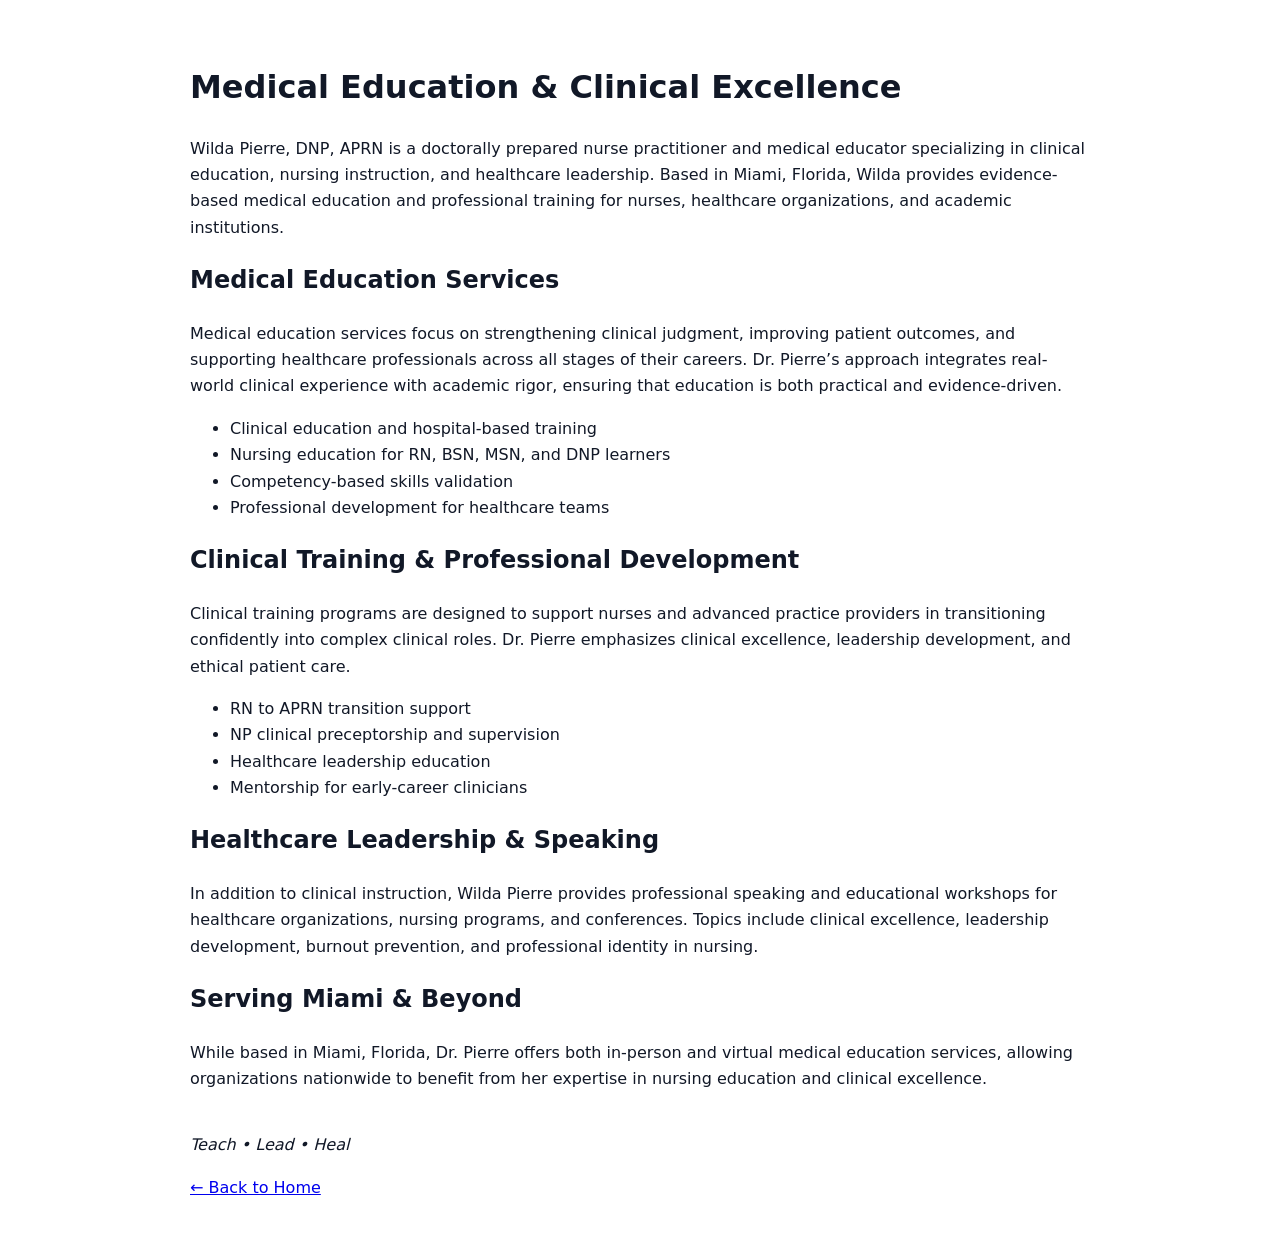
==== medical-education.html @ 4d849054 "Add medical education SEO page" ====
<!doctype html>
<html lang="en">
<head>
  <meta charset="utf-8">
  <title>Medical Education & Clinical Training | Wilda Pierre, DNP, APRN</title>

  <meta name="description" content="Medical education and clinical training services by Wilda Pierre, DNP, APRN. Specializing in nursing education, healthcare leadership, clinical excellence, and professional development in Miami, Florida.">

  <!-- Open Graph -->
  <meta property="og:title" content="Medical Education & Clinical Training | Wilda Pierre, DNP, APRN">
  <meta property="og:description" content="Doctorally prepared nurse practitioner providing medical education, clinical training, and professional development for nurses and healthcare organizations.">
  <meta property="og:type" content="website">
  <meta property="og:url" content="https://wildapierrednp.com/medical-education.html">
  <meta property="og:image" content="https://wildapierrednp.com/images/wplogodnparnp.png">

  <meta name="viewport" content="width=device-width, initial-scale=1">
</head>

<body style="font-family: system-ui, -apple-system, Segoe UI, Roboto, Helvetica, Arial; line-height:1.65; padding:40px; max-width:900px; margin:auto; color:#111827;">

  <h1>Medical Education & Clinical Excellence</h1>

  <p>
    Wilda Pierre, DNP, APRN is a doctorally prepared nurse practitioner and medical educator specializing in
    clinical education, nursing instruction, and healthcare leadership. Based in Miami, Florida, Wilda provides
    evidence-based medical education and professional training for nurses, healthcare organizations, and academic institutions.
  </p>

  <h2>Medical Education Services</h2>

  <p>
    Medical education services focus on strengthening clinical judgment, improving patient outcomes,
    and supporting healthcare professionals across all stages of their careers. Dr. Pierre’s approach
    integrates real-world clinical experience with academic rigor, ensuring that education is both
    practical and evidence-driven.
  </p>

  <ul>
    <li>Clinical education and hospital-based training</li>
    <li>Nursing education for RN, BSN, MSN, and DNP learners</li>
    <li>Competency-based skills validation</li>
    <li>Professional development for healthcare teams</li>
  </ul>

  <h2>Clinical Training & Professional Development</h2>

  <p>
    Clinical training programs are designed to support nurses and advanced practice providers
    in transitioning confidently into complex clinical roles. Dr. Pierre emphasizes clinical
    excellence, leadership development, and ethical patient care.
  </p>

  <ul>
    <li>RN to APRN transition support</li>
    <li>NP clinical preceptorship and supervision</li>
    <li>Healthcare leadership education</li>
    <li>Mentorship for early-career clinicians</li>
  </ul>

  <h2>Healthcare Leadership & Speaking</h2>

  <p>
    In addition to clinical instruction, Wilda Pierre provides professional speaking and educational
    workshops for healthcare organizations, nursing programs, and conferences. Topics include
    clinical excellence, leadership development, burnout prevention, and professional identity in nursing.
  </p>

  <h2>Serving Miami & Beyond</h2>

  <p>
    While based in Miami, Florida, Dr. Pierre offers both in-person and virtual medical education services,
    allowing organizations nationwide to benefit from her expertise in nursing education and clinical excellence.
  </p>

  <p style="margin-top:40px; font-style:italic;">
    Teach • Lead • Heal
  </p>

  <p>
    <a href="index.html">← Back to Home</a>
  </p>

</body>
</html>
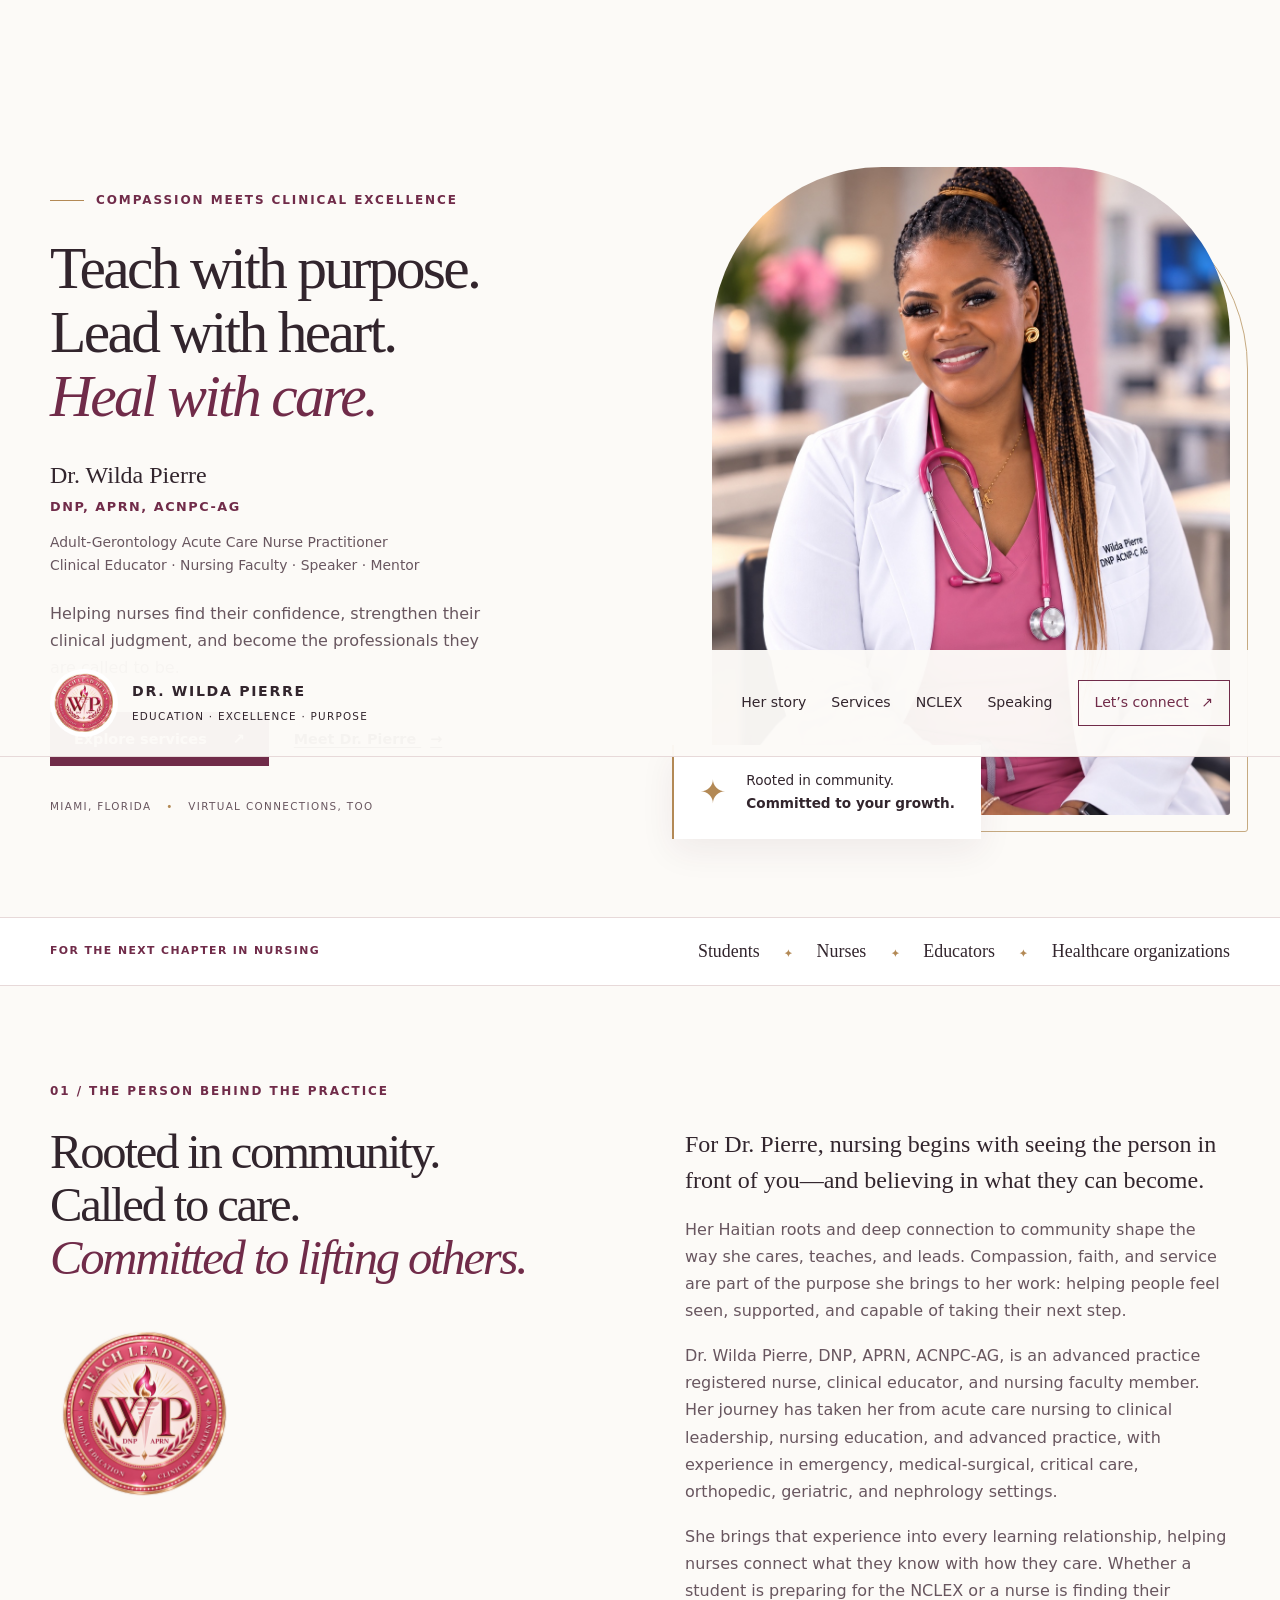
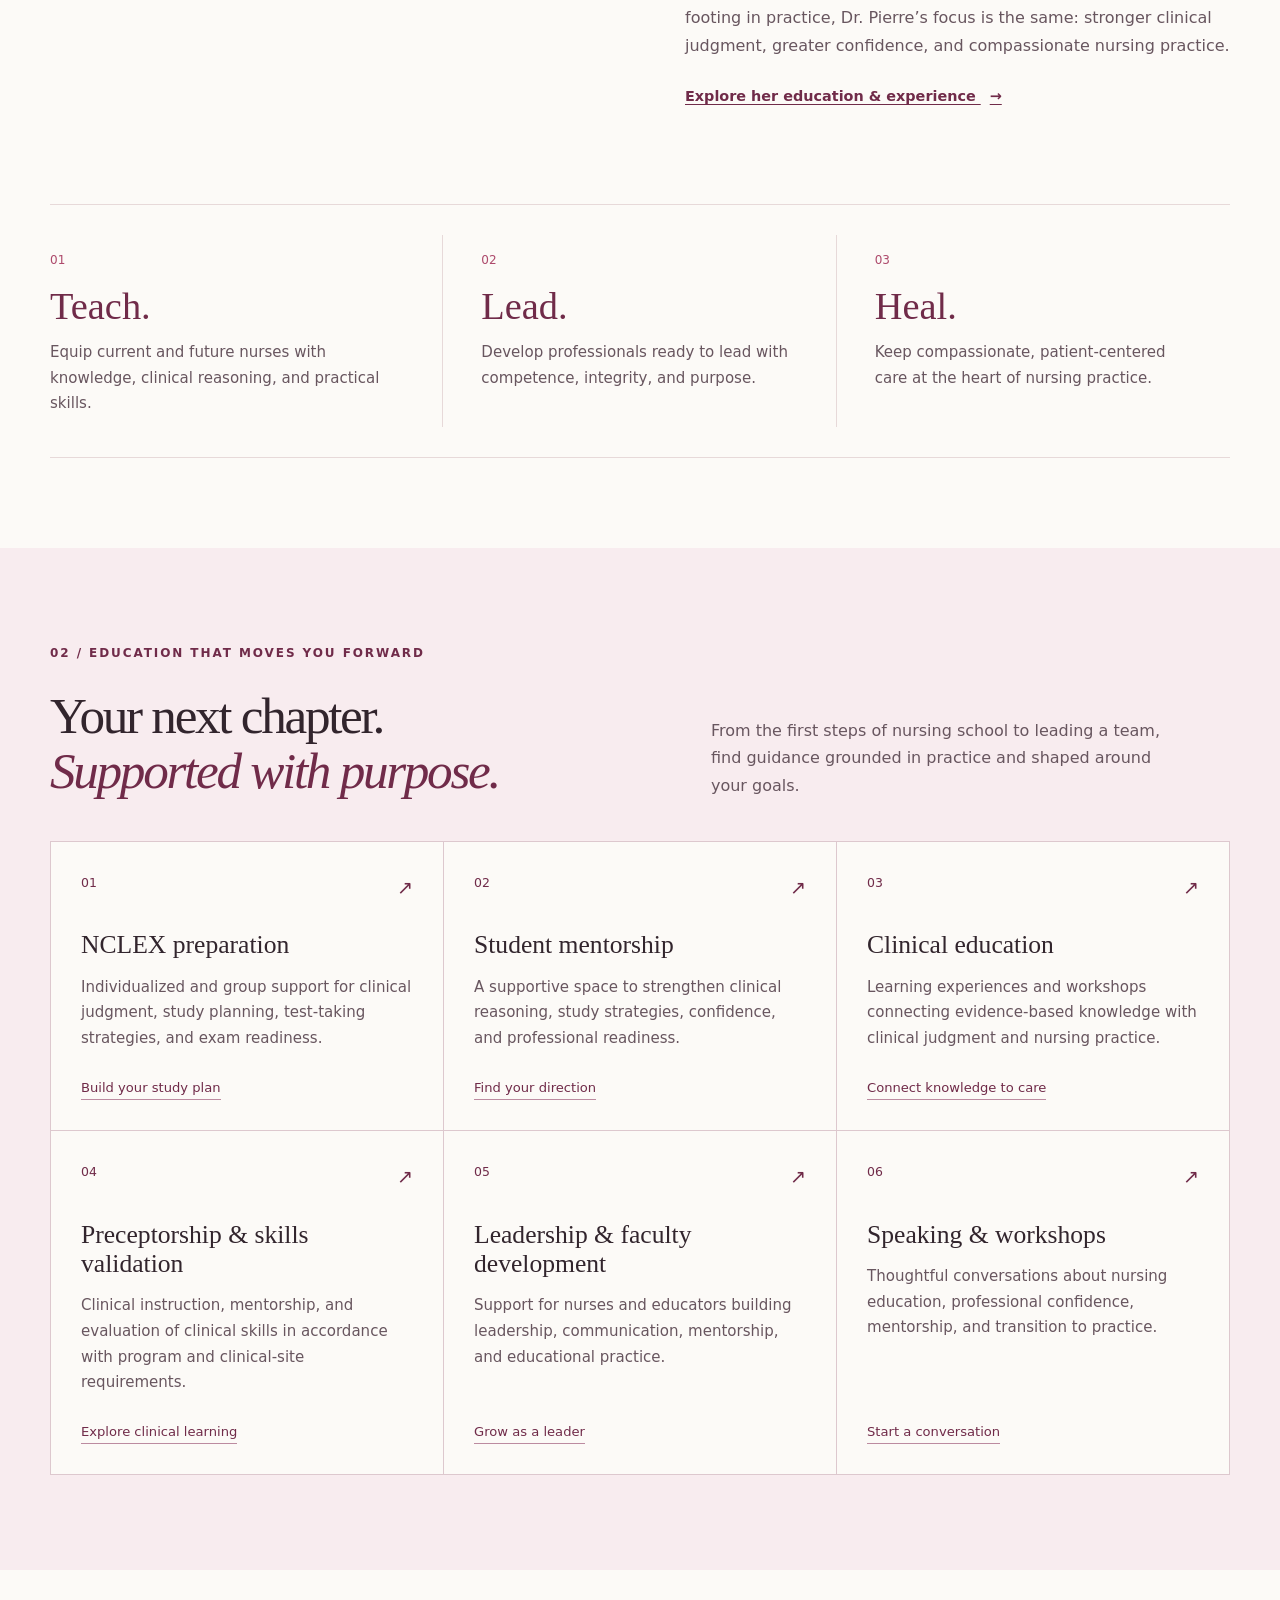
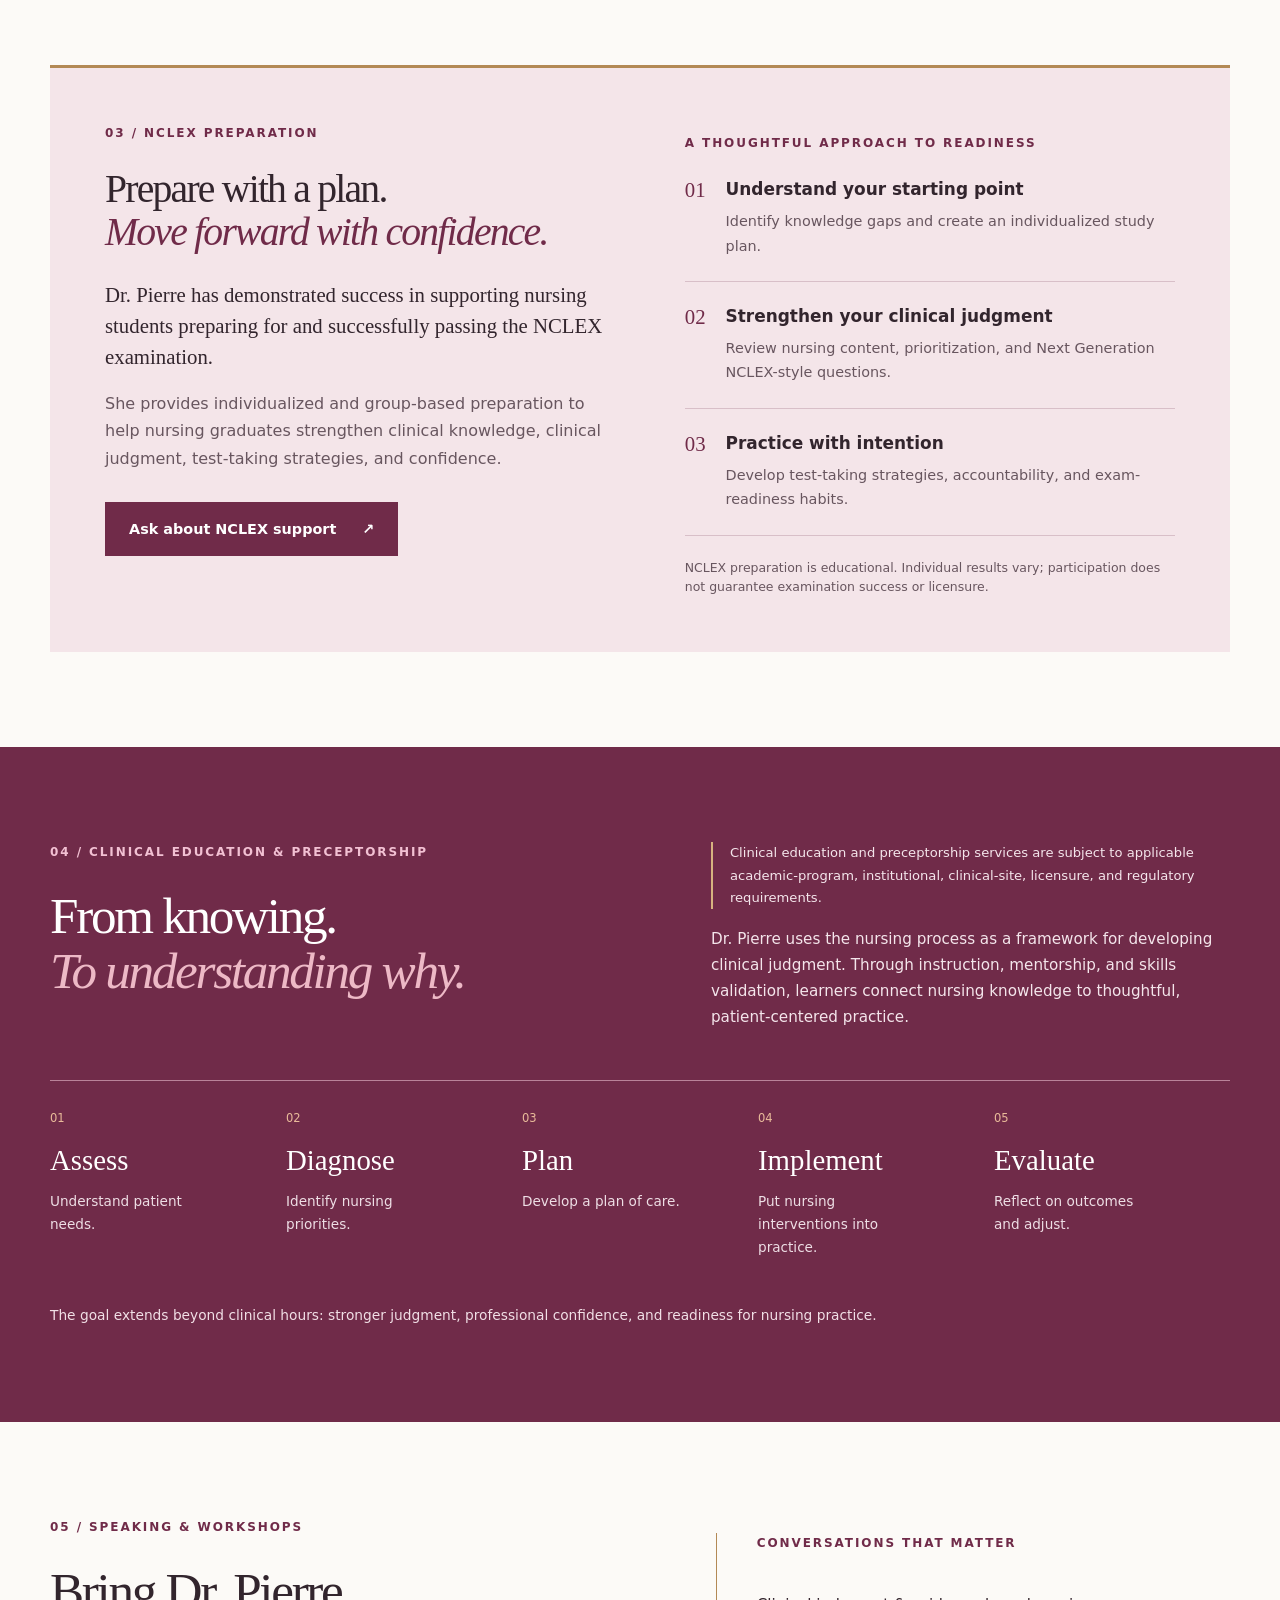
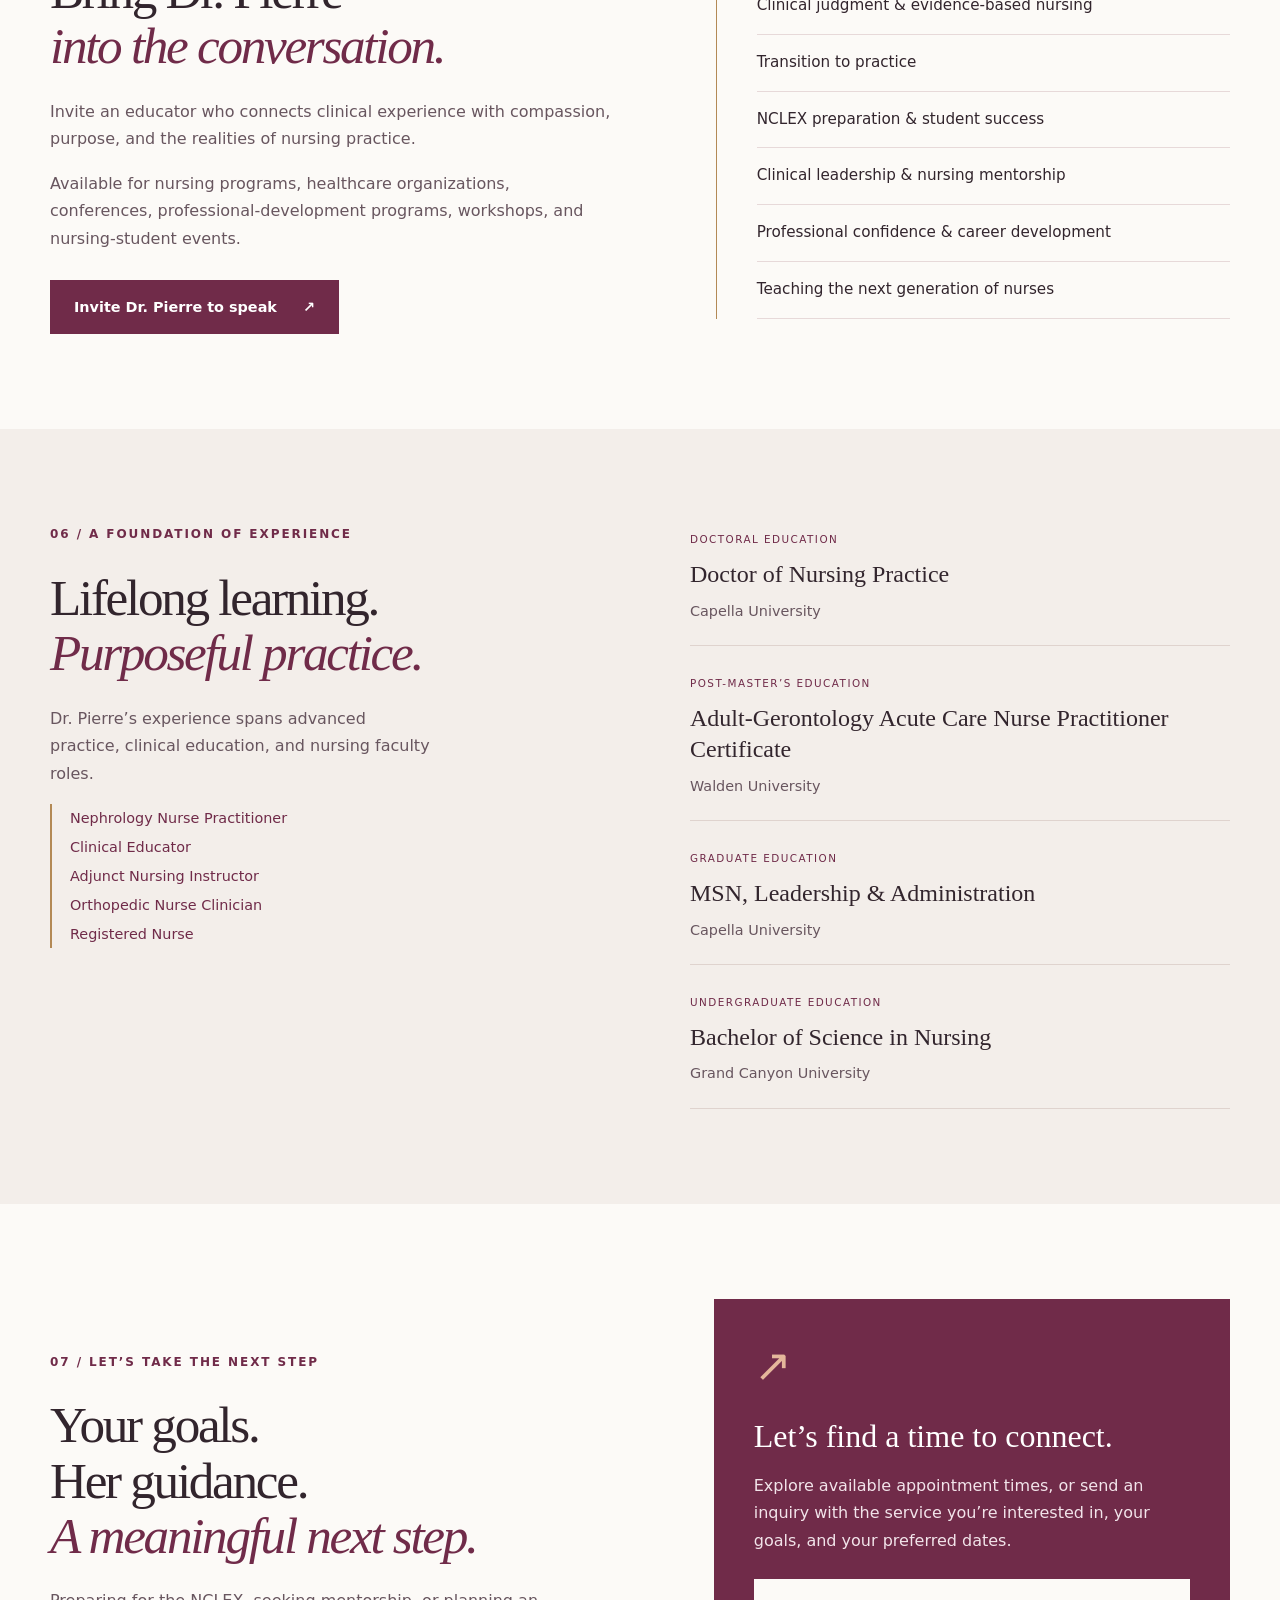
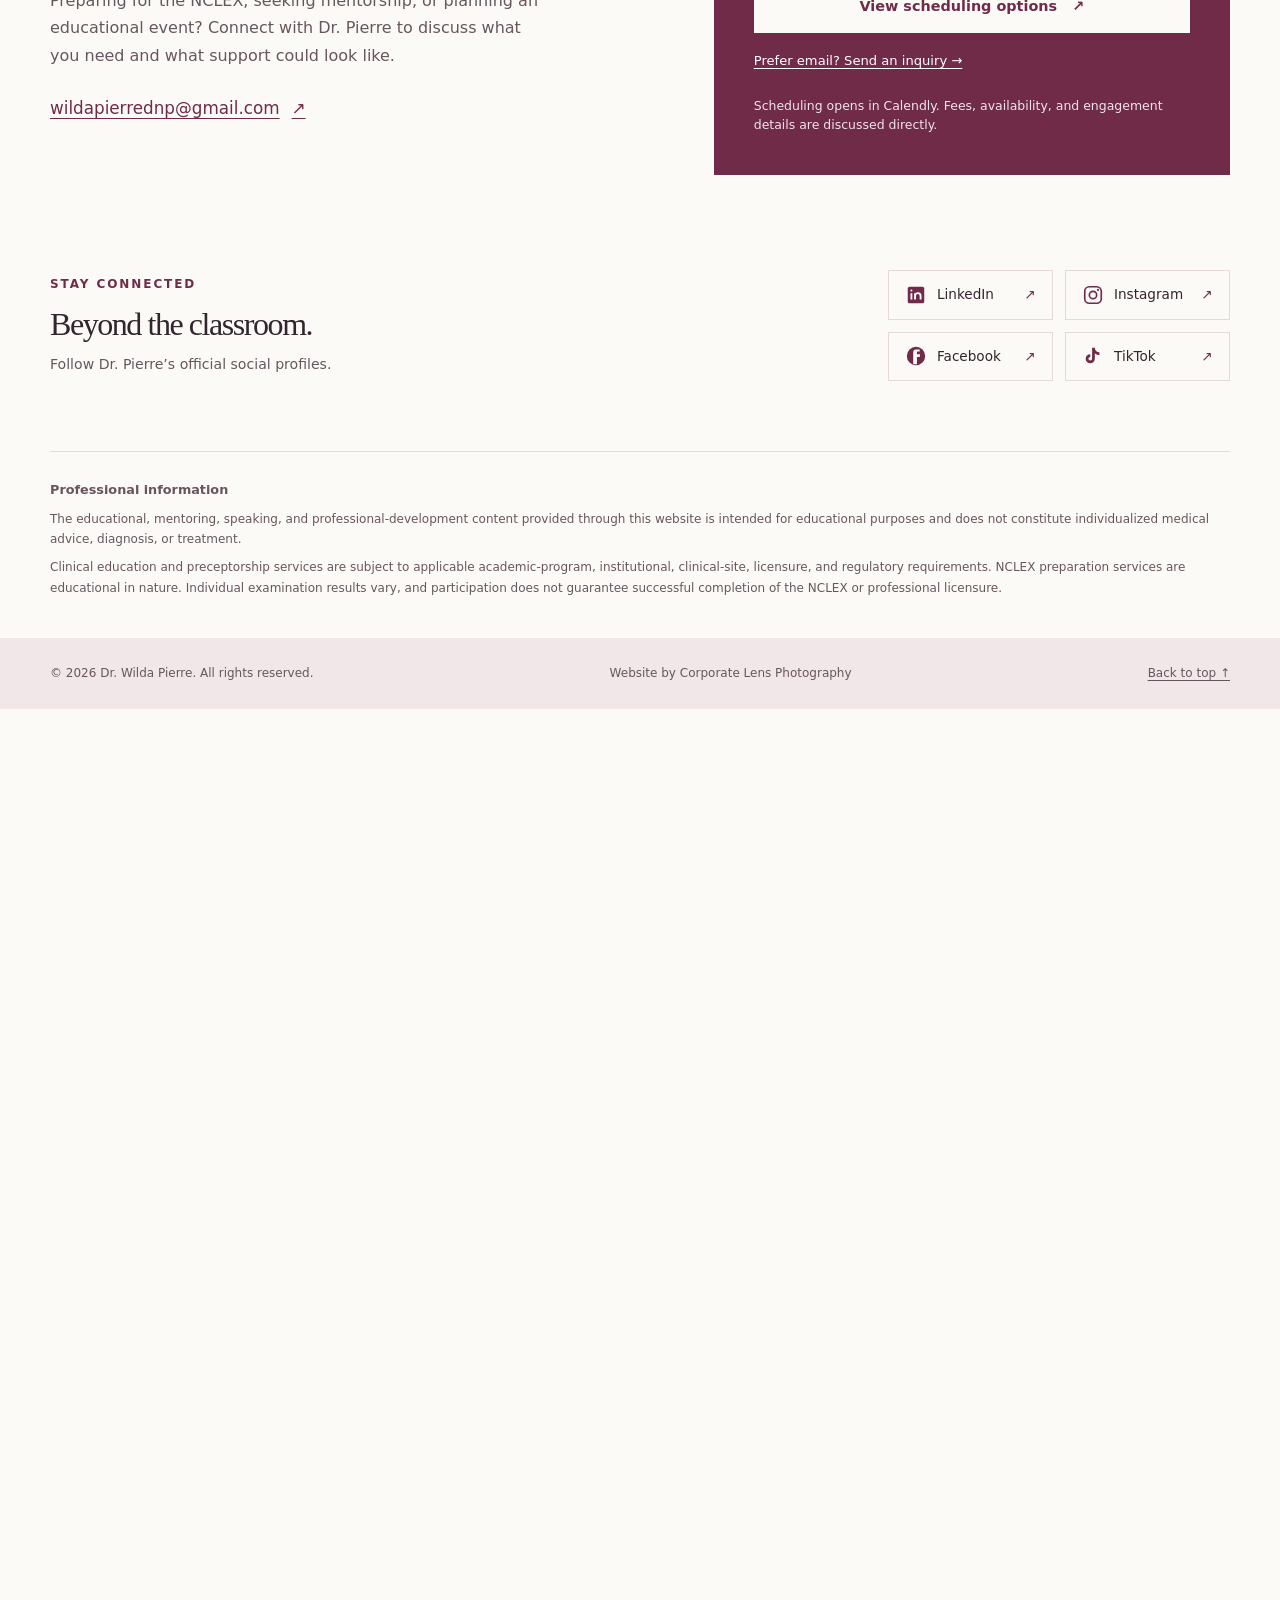
==== commit d9474669: "Redesign Dr. Pierre website with reviewed content and updated branding" ====
--- a/medical-education.html
+++ b/medical-education.html
@@ -1,84 +1,2 @@
 <!doctype html>
-<html lang="en">
-<head>
-  <meta charset="utf-8">
-  <title>Medical Education & Clinical Training | Wilda Pierre, DNP, APRN</title>
-
-  <meta name="description" content="Medical education and clinical training services by Wilda Pierre, DNP, APRN. Specializing in nursing education, healthcare leadership, clinical excellence, and professional development in Miami, Florida.">
-
-  <!-- Open Graph -->
-  <meta property="og:title" content="Medical Education & Clinical Training | Wilda Pierre, DNP, APRN">
-  <meta property="og:description" content="Doctorally prepared nurse practitioner providing medical education, clinical training, and professional development for nurses and healthcare organizations.">
-  <meta property="og:type" content="website">
-  <meta property="og:url" content="https://wildapierrednp.com/medical-education.html">
-  <meta property="og:image" content="https://wildapierrednp.com/images/wplogodnparnp.png">
-
-  <meta name="viewport" content="width=device-width, initial-scale=1">
-</head>
-
-<body style="font-family: system-ui, -apple-system, Segoe UI, Roboto, Helvetica, Arial; line-height:1.65; padding:40px; max-width:900px; margin:auto; color:#111827;">
-
-  <h1>Medical Education & Clinical Excellence</h1>
-
-  <p>
-    Wilda Pierre, DNP, APRN is a doctorally prepared nurse practitioner and medical educator specializing in
-    clinical education, nursing instruction, and healthcare leadership. Based in Miami, Florida, Wilda provides
-    evidence-based medical education and professional training for nurses, healthcare organizations, and academic institutions.
-  </p>
-
-  <h2>Medical Education Services</h2>
-
-  <p>
-    Medical education services focus on strengthening clinical judgment, improving patient outcomes,
-    and supporting healthcare professionals across all stages of their careers. Dr. Pierre’s approach
-    integrates real-world clinical experience with academic rigor, ensuring that education is both
-    practical and evidence-driven.
-  </p>
-
-  <ul>
-    <li>Clinical education and hospital-based training</li>
-    <li>Nursing education for RN, BSN, MSN, and DNP learners</li>
-    <li>Competency-based skills validation</li>
-    <li>Professional development for healthcare teams</li>
-  </ul>
-
-  <h2>Clinical Training & Professional Development</h2>
-
-  <p>
-    Clinical training programs are designed to support nurses and advanced practice providers
-    in transitioning confidently into complex clinical roles. Dr. Pierre emphasizes clinical
-    excellence, leadership development, and ethical patient care.
-  </p>
-
-  <ul>
-    <li>RN to APRN transition support</li>
-    <li>NP clinical preceptorship and supervision</li>
-    <li>Healthcare leadership education</li>
-    <li>Mentorship for early-career clinicians</li>
-  </ul>
-
-  <h2>Healthcare Leadership & Speaking</h2>
-
-  <p>
-    In addition to clinical instruction, Wilda Pierre provides professional speaking and educational
-    workshops for healthcare organizations, nursing programs, and conferences. Topics include
-    clinical excellence, leadership development, burnout prevention, and professional identity in nursing.
-  </p>
-
-  <h2>Serving Miami & Beyond</h2>
-
-  <p>
-    While based in Miami, Florida, Dr. Pierre offers both in-person and virtual medical education services,
-    allowing organizations nationwide to benefit from her expertise in nursing education and clinical excellence.
-  </p>
-
-  <p style="margin-top:40px; font-style:italic;">
-    Teach • Lead • Heal
-  </p>
-
-  <p>
-    <a href="index.html">← Back to Home</a>
-  </p>
-
-</body>
-</html>+<html lang="en"><head><meta charset="utf-8"><meta name="viewport" content="width=device-width, initial-scale=1"><title>Clinical Education | Dr. Wilda Pierre</title><meta name="description" content="Explore Dr. Wilda Pierre’s clinical education, preceptorship and skills validation services."><link rel="canonical" href="https://wildapierrednp.com/"><meta http-equiv="refresh" content="0; url=/#clinical"><link rel="stylesheet" href="styles.css"></head><body><main class="container section"><p class="eyebrow">DR. WILDA PIERRE</p><h1>Clinical education<br>& preceptorship</h1><p>Our clinical education information is now part of Dr. Pierre’s updated website.</p><p><a class="button" href="/#clinical">Explore clinical education →</a></p></main></body></html>
--- a/styles.css
+++ b/styles.css
@@ -0,0 +1,10 @@
+:root{--ivory:#fcfaf7;--white:#fff;--blush:#f8ecef;--rose:#ad496b;--berry:#702b49;--ink:#32252d;--muted:#68565f;--gold:#b38955;--line:#e7d9d9;--serif:Georgia,'Times New Roman',serif;--sans:ui-sans-serif,system-ui,-apple-system,BlinkMacSystemFont,'Segoe UI',sans-serif}
+*{box-sizing:border-box}html{scroll-behavior:smooth;scroll-padding-top:112px}body{margin:0;background:var(--ivory);color:var(--ink);font:1rem/1.7 var(--sans)}a{color:inherit;text-underline-offset:.22em}img{max-width:100%;display:block}button,a{-webkit-tap-highlight-color:transparent}button{font:inherit}a:focus-visible,button:focus-visible,summary:focus-visible{outline:3px solid var(--berry);outline-offset:5px}h1,h2,h3,p,figure{margin:0}h1,h2,h3{font-weight:400}h1,h2{font-family:var(--serif);letter-spacing:-.045em;line-height:1.08}h2{font-size:clamp(2.2rem,4vw,3.6rem)}h3{font-size:1.25rem;line-height:1.4}em{color:var(--berry);font-weight:400}p+p{margin-top:1.1rem}.container{width:min(1180px,calc(100% - 80px));margin-inline:auto}.skip-link{position:absolute;top:-100px;left:20px;background:var(--berry);color:white;padding:12px 20px;z-index:20}.skip-link:focus{top:12px}.site-header{position:sticky;top:0;z-index:10;background:rgba(252,250,247,.97);border-bottom:1px solid var(--line)}.header-inner{display:flex;align-items:center;justify-content:space-between;gap:24px;min-height:106px}.brand{display:flex;gap:14px;align-items:center;text-decoration:none;letter-spacing:.12em;font-size:.88rem;font-weight:650}.brand img{border-radius:50%;width:68px;height:68px}.brand small{display:block;font-size:.65rem;font-weight:500;letter-spacing:.12em;margin-top:4px}nav{display:flex;align-items:center;gap:25px;font-size:.88rem}nav a{text-decoration:none}nav a:hover{color:var(--berry)}.nav-cta{border:1px solid var(--berry);padding:10px 16px;color:var(--berry)}.nav-cta span{margin-left:8px}.menu-toggle{display:none}.hero{display:grid;grid-template-columns:1.1fr 1fr;align-items:center;gap:66px;padding-top:60px;padding-bottom:78px}.eyebrow{font-size:.75rem;font-weight:650;letter-spacing:.16em;color:var(--berry);display:flex;align-items:center;gap:12px;margin-bottom:25px}.gold-rule{display:inline-block;height:1px;width:34px;background:var(--gold);flex-shrink:0}h1{font-size:clamp(2.8rem,4.65vw,4.4rem)}.hero-name{font:1.5rem/1.4 var(--serif);margin-top:30px}.hero-name span{display:block;font:600 .8rem/1.6 var(--sans);letter-spacing:.12em;margin-top:5px;color:var(--berry)}.hero-role{font-size:.87rem;color:var(--muted);margin-top:13px}.hero-intro{max-width:450px;margin-top:22px;color:var(--muted)}.button-row{display:flex;align-items:center;flex-wrap:wrap;gap:25px;margin-top:30px}.button{display:inline-flex;align-items:center;justify-content:center;gap:26px;background:var(--berry);color:white;padding:14px 23px;text-decoration:none;font-size:.9rem;font-weight:600;border:1px solid var(--berry);transition:background .2s,transform .2s}.button:hover{background:#542139;transform:translateY(-2px)}.button.light{background:var(--ivory);border-color:var(--ivory);color:var(--berry)}.text-link{font-size:.9rem;font-weight:600}.text-link span{margin-left:9px}.location{font-size:.65rem;letter-spacing:.13em;color:var(--muted);margin-top:32px}.location span{color:var(--gold);padding:0 10px}.hero-visual{position:relative;padding:0 0 24px 12px}.hero-visual:before{content:'';position:absolute;inset:22px -18px 7px 30px;border:1px solid #c6aa81;border-radius:180px 180px 3px 3px;z-index:-1}.portrait{border-radius:170px 170px 3px 3px;overflow:hidden;background:var(--blush)}.portrait img{width:100%;height:auto;aspect-ratio:4/5;object-fit:cover}.portrait-note{position:absolute;bottom:0;left:-28px;background:var(--white);box-shadow:0 12px 35px #48233612;padding:20px 26px;display:flex;gap:20px;align-items:center;font-size:.85rem;border-left:2px solid var(--gold)}.portrait-note strong{font-weight:600}.note-star{font-size:2rem;color:var(--gold)}.site-footer{background:#f1e6e8}.footer-bottom{display:flex;justify-content:space-between;gap:25px;flex-wrap:wrap;padding-block:25px;font-size:.75rem;color:var(--muted)}.footer-bottom p+p{margin-top:0}
+@media(min-width:1600px){.hero{padding-top:85px;padding-bottom:100px}}
+@media(max-width:1050px){.container{width:calc(100% - 48px)}.hero{gap:35px}.brand small{display:none}nav{gap:16px}.brand{font-size:.75rem}.brand img{width:55px;height:55px}.hero-visual:before{right:-10px}.portrait-note{left:-10px;padding:15px 18px}.header-inner{min-height:90px}}
+@media(max-width:760px){html{scroll-padding-top:85px}.container{width:calc(100% - 40px)}.header-inner{min-height:82px;flex-wrap:wrap;gap:0}.brand{letter-spacing:.07em}.brand img{width:52px;height:52px}.menu-toggle:not([hidden]){display:flex;gap:10px;background:none;border:1px solid var(--line);padding:7px 12px;font-size:.85rem;color:var(--berry)}nav{width:100%;padding:0 0 20px;display:flex;flex-wrap:wrap;gap:16px}nav[data-collapsible="true"]{display:none}nav[data-collapsible="true"].open{display:flex}.hero{grid-template-columns:1fr;padding-top:38px;padding-bottom:56px;gap:38px}.hero-copy{max-width:560px}.eyebrow{font-size:.65rem;letter-spacing:.1em;margin-bottom:20px}h1{font-size:clamp(2.6rem,9vw,4rem)}.hero-name{margin-top:24px}.hero-visual{width:min(440px,100%);margin:auto;padding-left:0}.portrait{border-radius:150px 150px 3px 3px}.portrait-note{left:-3px}.hero-visual:before{right:-8px}.footer-bottom{gap:12px;display:block}.footer-bottom>*+*{margin-top:10px!important}.footer-bottom a{display:inline-block}}
+@media(prefers-reduced-motion:reduce){html{scroll-behavior:auto}*,*:before,*:after{transition:none!important;animation:none!important}}
+.audience-strip{border-block:1px solid var(--line);padding-block:23px;background:#fff}.audience-strip .container{display:flex;justify-content:space-between;align-items:center;gap:20px}.audience-strip span{font-size:.68rem;letter-spacing:.13em;color:var(--berry);font-weight:600}.audience-strip p{font:1.12rem var(--serif)}.audience-strip b{font-size:.65rem;color:var(--gold);padding-inline:20px}.section{padding-block:95px}.story{display:grid;grid-template-columns:1fr 1fr;gap:90px}.story h2{font-size:clamp(2.15rem,3.8vw,3.35rem)}.story-seal{margin-top:35px;border-radius:50%;mix-blend-mode:multiply}.story-copy{padding-top:45px;color:var(--muted)}.lead{font-family:var(--serif);font-size:1.5rem;line-height:1.5;color:var(--ink)}.story-copy .text-link{display:inline-block;margin-top:25px;color:var(--berry)}.philosophy{display:grid;grid-template-columns:repeat(3,1fr);border-block:1px solid var(--line);padding-block:30px;margin-bottom:90px}.philosophy article{padding:10px 38px;border-right:1px solid var(--line)}.philosophy article:first-child{padding-left:0}.philosophy article:last-child{border:0}.philosophy article>span{font-size:.75rem;color:var(--rose)}.philosophy h3{font:2.4rem var(--serif);color:var(--berry);margin-block:12px}.philosophy p{font-size:.94rem;color:var(--muted)}.services{background:var(--blush)}.section-heading{display:grid;grid-template-columns:1.1fr 1fr;align-items:end;gap:90px;margin-bottom:42px}.section-heading>p{max-width:450px;color:var(--muted)}.service-grid{display:grid;grid-template-columns:repeat(3,1fr);gap:1px;background:#ddc8ce;border:1px solid #ddc8ce}.service-card{background:var(--ivory);padding:30px;display:flex;flex-direction:column;align-items:start;text-decoration:none;transition:background .2s}.service-card:hover{background:#fff}.service-index{display:flex;justify-content:space-between;width:100%;color:var(--berry);font-size:.78rem;margin-bottom:26px}.service-index span{font-size:1.2rem}.service-card h3{font:1.6rem/1.15 var(--serif);margin-bottom:15px}.service-card p{font-size:.94rem;color:var(--muted);margin-bottom:25px}.service-link{font-size:.82rem;margin-top:auto;color:var(--berry);border-bottom:1px solid #bc8ba0}.nclex-panel{padding:55px;background:#f4e5e9;display:grid;grid-template-columns:1.05fr 1fr;gap:65px;border-top:3px solid var(--gold)}.nclex-panel h2{font-size:clamp(2rem,3.1vw,2.8rem)}.nclex-panel .lead{margin-top:25px;font-size:1.3rem}.nclex-panel .button{margin-top:30px}.nclex-panel p:not(.eyebrow):not(.lead){color:var(--muted)}.nclex-details{padding-top:10px}.numbered-list{list-style:none;padding:0;margin:0}.numbered-list li{display:flex;gap:20px;padding:23px 0;border-bottom:1px solid #d8bfc8}.numbered-list li:first-child{padding-top:0}.numbered-list li>span{font:1.3rem var(--serif);color:var(--berry)}.numbered-list h3{font-size:1.06rem;font-weight:600;margin-bottom:7px}.numbered-list p{font-size:.9rem}.fine-print{font-size:.78rem;line-height:1.6;margin-top:22px}.clinical{background:var(--berry);color:white}.clinical .eyebrow{color:#f2c1d3}.clinical em{color:#edb9c6}.clinical h2{font-size:clamp(2.2rem,4vw,3.5rem)}.clinical .section-heading{align-items:start}.clinical .section-heading>div+div{font-size:.95rem;color:#f4e5eb}.scope-note{padding-left:17px;border-left:2px solid #d7b380;font-size:.82rem}.process{list-style:none;padding:0;margin:50px 0 0;display:grid;grid-template-columns:repeat(5,1fr)}.process li{border-top:1px solid #b98399;padding:22px 22px 0 0}.process span{font-size:.72rem;color:#e9bb9a}.process h3{font:1.8rem var(--serif);margin:13px 0}.process p{font-size:.85rem;color:#eedee5;max-width:160px}.clinical-closing{margin-top:45px;font-size:.86rem;color:#f1dfe6}.speaking{display:grid;grid-template-columns:1.1fr 1fr;gap:100px}.speaking h2{margin-bottom:25px}.speaking p:not(.eyebrow){color:var(--muted)}.speaking .button{margin-top:28px}.topics{align-self:center;border-left:1px solid var(--gold);padding-left:40px}.topics ul{list-style:none;margin:0;padding:0}.topics li{padding:15px 0;border-bottom:1px solid var(--line);font-size:.95rem}.credentials{background:#f3eeea}.credentials-grid{display:grid;grid-template-columns:1fr 1fr;gap:100px}.credentials-intro{color:var(--muted);margin-top:25px;max-width:380px}.roles{border-left:2px solid var(--gold);padding-left:18px;color:var(--berry);font-size:.9rem;line-height:2}.education-list article{padding:0 0 22px;margin-bottom:22px;border-bottom:1px solid #dfd3ce}.education-list article:last-child{margin-bottom:0}.education-list span{font-size:.65rem;letter-spacing:.14em;color:var(--berry)}.education-list h3{font:1.5rem/1.3 var(--serif);margin-block:8px}.education-list p{color:var(--muted);font-size:.9rem}.contact-panel{display:grid;grid-template-columns:1.15fr 1fr;gap:70px;align-items:center}.contact-panel h2{margin-bottom:24px}.contact-panel>div>p:not(.eyebrow){color:var(--muted);max-width:500px}.contact-email{display:inline-flex;gap:12px;margin-top:25px;color:var(--berry);font-size:1.05rem;overflow-wrap:anywhere}.booking{background:var(--berry);padding:40px;color:white}.booking-icon{display:block;color:#e4b79b;font:2.8rem var(--serif);margin-bottom:25px}.booking h3{font:2rem/1.2 var(--serif);margin-bottom:17px}.contact-panel .booking p{color:#f2e4ea!important}.booking .button{margin-top:25px;width:100%;gap:15px}.booking-email{display:inline-block;font-size:.82rem;margin-top:17px}.social-section{display:flex;align-items:center;justify-content:space-between;gap:30px;padding-bottom:70px}.social-section .eyebrow{margin-bottom:12px}.social-section h2{font-size:2rem}.social-section p:not(.eyebrow){font-size:.88rem;margin-top:12px;color:var(--muted)}.social-links{display:grid;grid-template-columns:1fr 1fr;gap:12px}.social-links a{display:flex;gap:10px;align-items:center;padding:12px 16px;border:1px solid var(--line);text-decoration:none;font-size:.85rem;min-width:165px}.social-links a:hover{background:var(--blush)}.social-links svg{width:22px;height:22px;color:var(--berry)}.social-links a>span{margin-left:auto;color:var(--berry)}.disclaimer{border-top:1px solid var(--line);padding-block:30px 40px;color:var(--muted)}.disclaimer h2{font:600 .8rem var(--sans);letter-spacing:0;margin-bottom:12px}.disclaimer p{font-size:.75rem;line-height:1.7}.disclaimer p+p{margin-top:8px}
+@media(max-width:1050px){.section{padding-block:70px}.story,.section-heading,.speaking,.credentials-grid,.contact-panel{gap:45px}.nclex-panel{gap:35px;padding:35px}.service-card{padding:24px}.philosophy article{padding-inline:25px}.audience-strip b{padding-inline:10px}.audience-strip p{font-size:1rem}.booking{padding:30px}.social-links a{min-width:145px}}
+@media(max-width:760px){.audience-strip .container{flex-direction:column;gap:10px;text-align:center}.audience-strip p{line-height:1.8;font-size:.95rem}.audience-strip b{padding-inline:5px}.section{padding-block:55px}.story,.section-heading,.speaking,.credentials-grid,.contact-panel{grid-template-columns:1fr;gap:28px}.story-heading{position:relative}.story-seal{width:120px;height:120px;margin-top:24px}.story-copy{padding-top:0}.story h2{font-size:2.3rem}.lead{font-size:1.35rem}.philosophy{grid-template-columns:1fr;padding-block:10px;margin-bottom:55px}.philosophy article,.philosophy article:first-child{border:0;border-bottom:1px solid var(--line);padding:22px 0}.philosophy article:last-child{border-bottom:0}.philosophy h3{font-size:2rem;margin-block:7px}.service-grid{grid-template-columns:1fr 1fr}.service-card{padding:22px}.service-card h3{font-size:1.4rem}.service-card p{font-size:.9rem}.service-index{margin-bottom:18px}.nclex-panel{grid-template-columns:1fr;padding:28px;gap:38px}.nclex-panel h2{font-size:2.1rem}.process{grid-template-columns:1fr;margin-top:30px}.process li{display:grid;grid-template-columns:30px 100px 1fr;gap:10px;padding:18px 0;align-items:baseline}.process h3{font-size:1.35rem;margin:0}.process p{max-width:none}.clinical-closing{margin-top:20px}.topics{padding-left:22px}.contact-email{font-size:.97rem}.social-section{display:block;padding-bottom:45px}.social-links{margin-top:25px}.social-links a{min-width:0}.education-list{margin-top:8px}}
+@media(max-width:420px){.service-grid{grid-template-columns:1fr}.service-card{padding:26px}.service-card h3{font-size:1.6rem}.service-card p{font-size:1rem}.nclex-panel{padding:22px}.booking{padding:26px}.process li{grid-template-columns:25px 88px 1fr;gap:8px}.process p{font-size:.8rem}.button{gap:18px;padding-inline:18px}.brand{font-size:.68rem;gap:9px}}
